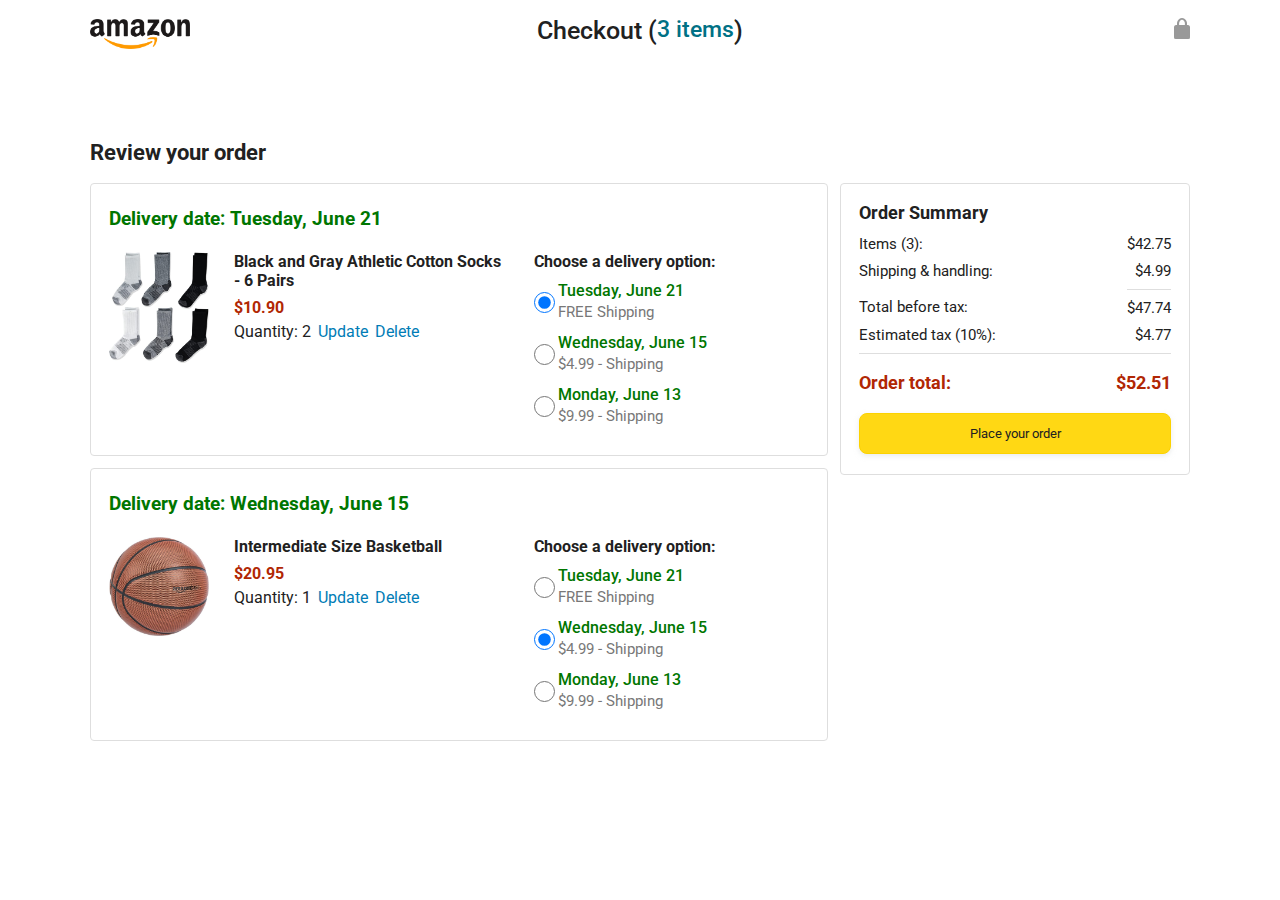
==== checkout.html @ 54615775 "logo updated" ====
<!DOCTYPE html>
<html>
  <head>
    <title>Checkout</title>

    <!-- This code is needed for responsive design to work.
      (Responsive design = make the website look good on
      smaller screen sizes like a phone or a tablet). -->
    <meta name="viewport" content="width=device-width, initial-scale=1">

    <!-- Load a font called Roboto from Google Fonts. -->
    <link rel="preconnect" href="https://fonts.googleapis.com">
    <link rel="preconnect" href="https://fonts.gstatic.com" crossorigin>
    <link href="https://fonts.googleapis.com/css2?family=Roboto:wght@400;500;700&display=swap" rel="stylesheet">

    <!-- Here are the CSS files for this page. -->
    <link rel="stylesheet" href="styles/shared/general.css">
    <link rel="stylesheet" href="styles/pages/checkout/checkout-header.css">
    <link rel="stylesheet" href="styles/pages/checkout/checkout.css">
  </head>
  <body>
    <div class="checkout-header">
      <div class="header-content">
        <div class="checkout-header-left-section">
          <a href="amazon.html">
            <img class="amazon-logo" src="images/amazon-logo.png">
            <img class="amazon-mobile-logo" src="images/amazon-mobile-logo.png">
          </a>
        </div>

        <div class="checkout-header-middle-section">
          Checkout (<a class="return-to-home-link"
            href="amazon.html">3 items</a>)
        </div>

        <div class="checkout-header-right-section">
          <img src="images/icons/checkout-lock-icon.png">
        </div>
      </div>
    </div>

    <div class="main">
      <div class="page-title">Review your order</div>

      <div class="checkout-grid">
        <div class="order-summary">
          <div class="cart-item-container">
            <div class="delivery-date">
              Delivery date: Tuesday, June 21
            </div>

            <div class="cart-item-details-grid">
              <img class="product-image"
                src="images/products/athletic-cotton-socks-6-pairs.jpg">

              <div class="cart-item-details">
                <div class="product-name">
                  Black and Gray Athletic Cotton Socks - 6 Pairs
                </div>
                <div class="product-price">
                  $10.90
                </div>
                <div class="product-quantity">
                  <span>
                    Quantity: <span class="quantity-label">2</span>
                  </span>
                  <span class="update-quantity-link link-primary">
                    Update
                  </span>
                  <span class="delete-quantity-link link-primary">
                    Delete
                  </span>
                </div>
              </div>

              <div class="delivery-options">
                <div class="delivery-options-title">
                  Choose a delivery option:
                </div>
                <div class="delivery-option">
                  <input type="radio" checked
                    class="delivery-option-input"
                    name="delivery-option-1">
                  <div>
                    <div class="delivery-option-date">
                      Tuesday, June 21
                    </div>
                    <div class="delivery-option-price">
                      FREE Shipping
                    </div>
                  </div>
                </div>
                <div class="delivery-option">
                  <input type="radio"
                    class="delivery-option-input"
                    name="delivery-option-1">
                  <div>
                    <div class="delivery-option-date">
                      Wednesday, June 15
                    </div>
                    <div class="delivery-option-price">
                      $4.99 - Shipping
                    </div>
                  </div>
                </div>
                <div class="delivery-option">
                  <input type="radio"
                    class="delivery-option-input"
                    name="delivery-option-1">
                  <div>
                    <div class="delivery-option-date">
                      Monday, June 13
                    </div>
                    <div class="delivery-option-price">
                      $9.99 - Shipping
                    </div>
                  </div>
                </div>
              </div>
            </div>
          </div>

          <div class="cart-item-container">
            <div class="delivery-date">
              Delivery date: Wednesday, June 15
            </div>

            <div class="cart-item-details-grid">
              <img class="product-image"
                src="images/products/intermediate-composite-basketball.jpg">

              <div class="cart-item-details">
                <div class="product-name">
                  Intermediate Size Basketball
                </div>
                <div class="product-price">
                  $20.95
                </div>
                <div class="product-quantity">
                  <span>
                    Quantity: <span class="quantity-label">1</span>
                  </span>
                  <span class="update-quantity-link link-primary">
                    Update
                  </span>
                  <span class="delete-quantity-link link-primary">
                    Delete
                  </span>
                </div>
              </div>

              <div class="delivery-options">
                <div class="delivery-options-title">
                  Choose a delivery option:
                </div>

                <div class="delivery-option">
                  <input type="radio" class="delivery-option-input"
                    name="delivery-option-2">
                  <div>
                    <div class="delivery-option-date">
                      Tuesday, June 21
                    </div>
                    <div class="delivery-option-price">
                      FREE Shipping
                    </div>
                  </div>
                </div>
                <div class="delivery-option">
                  <input type="radio" checked class="delivery-option-input"
                    name="delivery-option-2">
                  <div>
                    <div class="delivery-option-date">
                      Wednesday, June 15
                    </div>
                    <div class="delivery-option-price">
                      $4.99 - Shipping
                    </div>
                  </div>
                </div>
                <div class="delivery-option">
                  <input type="radio" class="delivery-option-input"
                    name="delivery-option-2">
                  <div>
                    <div class="delivery-option-date">
                      Monday, June 13
                    </div>
                    <div class="delivery-option-price">
                      $9.99 - Shipping
                    </div>
                  </div>
                </div>
              </div>
            </div>
          </div>
        </div>

        <div class="payment-summary">
          <div class="payment-summary-title">
            Order Summary
          </div>

          <div class="payment-summary-row">
            <div>Items (3):</div>
            <div class="payment-summary-money">$42.75</div>
          </div>

          <div class="payment-summary-row">
            <div>Shipping &amp; handling:</div>
            <div class="payment-summary-money">$4.99</div>
          </div>

          <div class="payment-summary-row subtotal-row">
            <div>Total before tax:</div>
            <div class="payment-summary-money">$47.74</div>
          </div>

          <div class="payment-summary-row">
            <div>Estimated tax (10%):</div>
            <div class="payment-summary-money">$4.77</div>
          </div>

          <div class="payment-summary-row total-row">
            <div>Order total:</div>
            <div class="payment-summary-money">$52.51</div>
          </div>

          <button class="place-order-button button-primary">
            Place your order
          </button>
        </div>
      </div>
    </div>
  </body>
</html>
---- styles/shared/general.css ----
body {
  font-family: Roboto, Arial;
  color: rgb(33, 33, 33);
  /* The <body> element has a default margin of 8px
     on all sides. This removes the default margins. */
  margin: 0;
}

/* <p> elements have a default margin on the top
   and bottom. This removes the default margins. */
p {
  margin: 0;
}

button {
  cursor: pointer;
}

select {
  cursor: pointer;
}

input, select, button {
  font-family: Roboto, Arial;
}

.button-primary {
  color: rgb(33, 33, 33);
  background-color: rgb(255, 216, 20);
  border: 1px solid rgb(252, 210, 0);
  border-radius: 8px;
  cursor: pointer;
  box-shadow: 0 2px 5px rgba(213, 217, 217, 0.5);
}

.button-primary:hover {
  background-color: rgb(247, 202, 0);
  border: 1px solid rgb(242, 194, 0);
}

.button-primary:active {
  background: rgb(255, 216, 20);
  border-color: rgb(252, 210, 0);
  box-shadow: none;
}

.button-secondary {
  color: rgb(33, 33, 33);
  background: white;
  border: 1px solid rgb(213, 217, 217);
  border-radius: 8px;
  cursor: pointer;
  box-shadow: 0 2px 5px rgba(213, 217, 217, 0.5);
}

.button-secondary:hover {
  background-color: rgb(247, 250, 250);
}

.button-secondary:active {
  background-color: rgb(237, 253, 255);
  box-shadow: none;
}

/* These styles will limit text to 2 lines. Anything
   beyond 2 lines will be replaced with "..."
   You can find this code by using an A.I. tool or by
   searching in Google.
   https://css-tricks.com/almanac/properties/l/line-clamp/ */
.limit-text-to-2-lines {
  display: -webkit-box;
  -webkit-line-clamp: 2;
  -webkit-box-orient: vertical;
  overflow: hidden;
}

.link-primary {
  color: rgb(1, 124, 182);
  cursor: pointer;
}

.link-primary:hover {
  color: rgb(196, 80, 0);
}

/* Styles for dropdown selectors. */
select {
  color: rgb(33, 33, 33);
  background-color: rgb(240, 240, 240);
  border: 1px solid rgb(213, 217, 217);
  border-radius: 8px;
  padding: 3px 5px;
  font-size: 15px;
  cursor: pointer;
  box-shadow: 0 2px 5px rgba(213, 217, 217, 0.5);
}

select:focus,
input:focus {
  outline: 2px solid rgb(255, 153, 0);
}
---- styles/pages/checkout/checkout-header.css ----
.checkout-header {
  height: 60px;
  padding-left: 30px;
  padding-right: 30px;
  background-color: white;

  display: flex;
  justify-content: center;

  position: fixed;
  top: 0;
  left: 0;
  right: 0;
  z-index: 1000;
}

.header-content {
  width: 100%;
  max-width: 1100px;

  display: flex;
  align-items: center;
}

.checkout-header-left-section {
  width: 150px;
}

.amazon-logo {
  width: 100px;
  margin-top: 12px;
}

.amazon-mobile-logo {
  display: none;
}

/* @media is used to create responsive design (making the
   website look good on any screen size). This @media
   means when the screen width is 575px or less, different
   styles (inside the {...}) will be applied. */
@media (max-width: 575px) {
  .checkout-header-left-section {
    width: auto;
  }

  .amazon-logo {
    display: none;
  }

  .amazon-mobile-logo {
    display: inline-block;
    height: 35px;
    margin-top: 5px;
  }
}

.checkout-header-middle-section {
  flex: 1;
  flex-shrink: 0;
  text-align: center;

  font-size: 25px;
  font-weight: 500;

  display: flex;
  justify-content: center;
}

.return-to-home-link {
  color: rgb(0, 113, 133);
  font-size: 23px;
  text-decoration: none;
  cursor: pointer;
}

@media (max-width: 1000px) {
  .checkout-header-middle-section {
    font-size: 20px;
    margin-right: 60px;
  }

  .return-to-home-link {
    font-size: 18px;
  }
}

@media (max-width: 575px) {
  .checkout-header-middle-section {
    margin-right: 5px;
  }
}

.checkout-header-right-section {
  text-align: right;
  width: 150px;
}

@media (max-width: 1000px) {
  .checkout-header-right-section {
    width: auto;
  }
}
---- styles/pages/checkout/checkout.css ----
.main {
  max-width: 1100px;
  padding-left: 30px;
  padding-right: 30px;

  margin-top: 140px;
  margin-bottom: 100px;

  /* margin-left: auto;
     margin-right auto;
     Is a trick for centering an element horizontally
     without needing a container. */
  margin-left: auto;
  margin-right: auto;
}

.page-title {
  font-weight: 700;
  font-size: 22px;
  margin-bottom: 18px;
}

.checkout-grid {
  display: grid;
  /* Here, 1fr means the first column will take
     up the remaining space in the grid. */
  grid-template-columns: 1fr 350px;
  column-gap: 12px;

  /* Use align-items: start; to prevent the elements
     in the grid from stretching vertically. */
  align-items: start;
}

@media (max-width: 1000px) {
  .main {
    max-width: 500px;
  }

  .checkout-grid {
    grid-template-columns: 1fr;
  }
}

.cart-item-container,
.payment-summary {
  border: 1px solid rgb(222, 222, 222);
  border-radius: 4px;
  padding: 18px;
}

.cart-item-container {
  margin-bottom: 12px;
}

.payment-summary {
  padding-bottom: 5px;
}

@media (max-width: 1000px) {
  .payment-summary {
    /* grid-row: 1 means this element will be placed into row
      1 in the grid. (Normally, the row that an element is
      placed in is determined by the order of the elements in
      the HTML. grid-row overrides this default ordering). */
    grid-row: 1;
    margin-bottom: 12px;
  }
}

.delivery-date {
  color: rgb(0, 118, 0);
  font-weight: 700;
  font-size: 19px;
  margin-top: 5px;
  margin-bottom: 22px;
}

.cart-item-details-grid {
  display: grid;
  /* 100px 1fr 1fr; means the 2nd and 3rd column will
     take up half the remaining space in the grid
     (they will divide up the remaining space evenly). */
  grid-template-columns: 100px 1fr 1fr;
  column-gap: 25px;
}

@media (max-width: 1000px) {
  .cart-item-details-grid {
    grid-template-columns: 100px 1fr;
    row-gap: 30px;
  }
}

.product-image {
  max-width: 100%;
  max-height: 120px;

  /* margin-left: auto;
     margin-right auto;
     Is a trick for centering an element horizontally
     without needing a container. */
  margin-left: auto;
  margin-right: auto;
}

.product-name {
  font-weight: 700;
  margin-bottom: 8px;
}

.product-price {
  color: rgb(177, 39, 4);
  font-weight: 700;
  margin-bottom: 5px;
}

.product-quantity .link-primary {
  margin-left: 3px;
}

@media (max-width: 1000px) {
  .delivery-options {
    /* grid-column: 1 means this element will be placed
       in column 1 in the grid. (Normally, the column that
       an element is placed in is determined by the order
       of the elements in the HTML. grid-column overrides
       this default ordering).
       
       / span 2 means this element will take up 2 columns
       in the grid (Normally, each element takes up 1
       column in the grid). */
    grid-column: 1 / span 2;
  }
}

.delivery-options-title {
  font-weight: 700;
  margin-bottom: 10px;
}

.delivery-option {
  display: grid;
  grid-template-columns: 24px 1fr;
  margin-bottom: 12px;
  cursor: pointer;
}

.delivery-option-input {
  margin-left: 0px;
  cursor: pointer;
}

.delivery-option-date {
  color: rgb(0, 118, 0);
  font-weight: 500;
  margin-bottom: 3px;
}

.delivery-option-price {
  color: rgb(120, 120, 120);
  font-size: 15px;
}

.payment-summary-title {
  font-weight: 700;
  font-size: 18px;
  margin-bottom: 12px;
}

.payment-summary-row {
  display: grid;
  /* 1fr auto; means the width of the 2nd column will be
     determined by the elements inside the column (auto).
     The 1st column will take up the remaining space. */
  grid-template-columns: 1fr auto;

  font-size: 15px;
  margin-bottom: 9px;
}

.payment-summary-money {
  text-align: right;
}

.subtotal-row .payment-summary-money {
  border-top: 1px solid rgb(222, 222, 222);
}

.subtotal-row div {
  padding-top: 9px;
}

.total-row {
  color: rgb(177, 39, 4);
  font-weight: 700;
  font-size: 18px;

  border-top: 1px solid rgb(222, 222, 222);
  padding-top: 18px;
}

.place-order-button {
  width: 100%;
  padding-top: 12px;
  padding-bottom: 12px;
  border-radius: 8px;

  margin-top: 11px;
  margin-bottom: 15px;
}
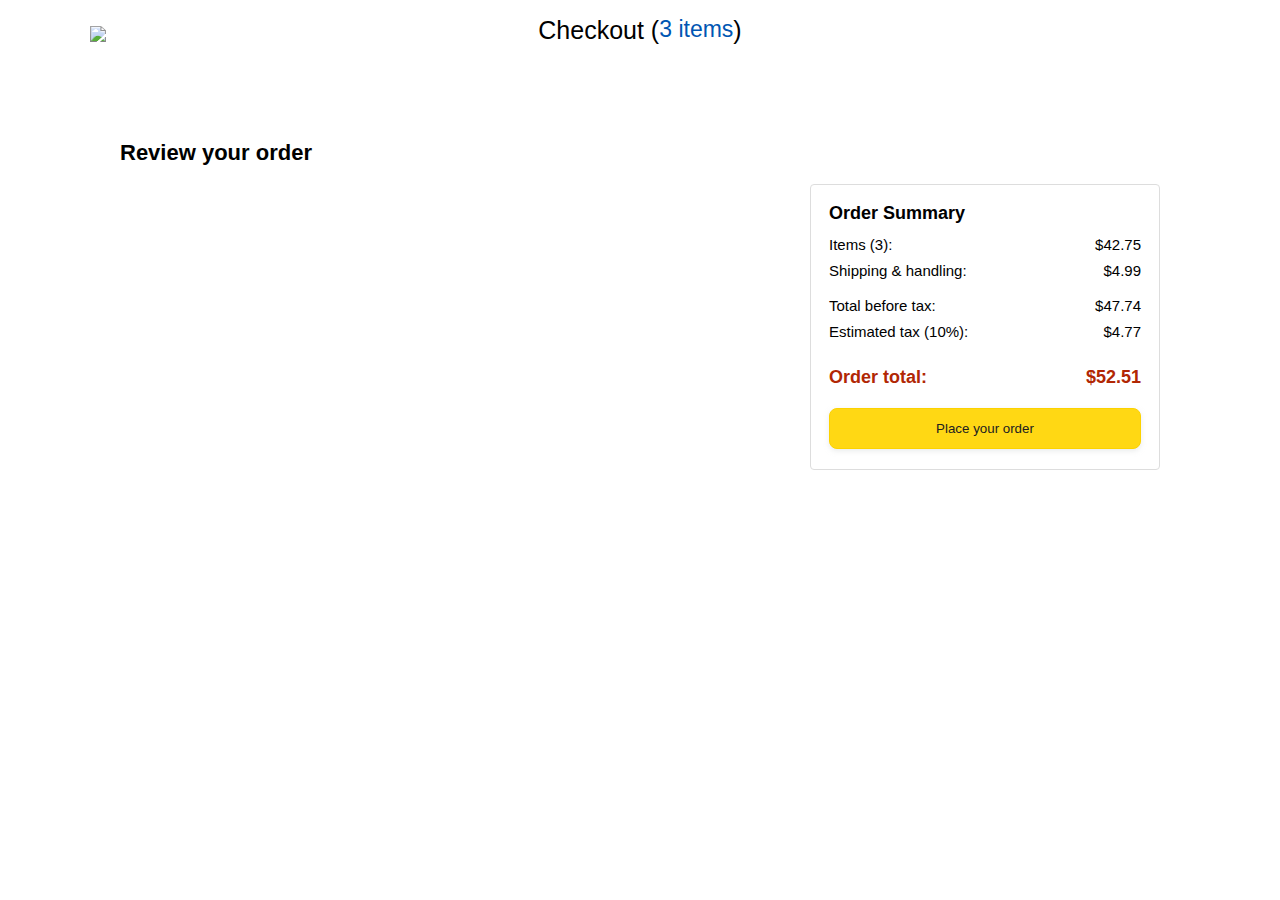
==== commit 86855185: "generated html for delivery options" ====
--- a/checkout.html
+++ b/checkout.html
@@ -1,235 +1,79 @@
 <!DOCTYPE html>
-<html>
-  <head>
-    <title>Checkout</title>
+<html lang="en">
+<head>
+    <meta charset="UTF-8">
+    <meta name="viewport" content="width=device-width, initial-scale=1.0">
+    <link rel="shortcut icon" href="images/favicon.png" type="image/x-icon">
+    <title>Store Dambwe | CHECKOUT</title>
+    <link rel="stylesheet" href="css/style.css">
+</head>
+<body>
 
-    <!-- This code is needed for responsive design to work.
-      (Responsive design = make the website look good on
-      smaller screen sizes like a phone or a tablet). -->
-    <meta name="viewport" content="width=device-width, initial-scale=1">
-
-    <!-- Load a font called Roboto from Google Fonts. -->
-    <link rel="preconnect" href="https://fonts.googleapis.com">
-    <link rel="preconnect" href="https://fonts.gstatic.com" crossorigin>
-    <link href="https://fonts.googleapis.com/css2?family=Roboto:wght@400;500;700&display=swap" rel="stylesheet">
-
-    <!-- Here are the CSS files for this page. -->
-    <link rel="stylesheet" href="styles/shared/general.css">
-    <link rel="stylesheet" href="styles/pages/checkout/checkout-header.css">
-    <link rel="stylesheet" href="styles/pages/checkout/checkout.css">
-  </head>
-  <body>
     <div class="checkout-header">
-      <div class="header-content">
-        <div class="checkout-header-left-section">
-          <a href="amazon.html">
-            <img class="amazon-logo" src="images/amazon-logo.png">
-            <img class="amazon-mobile-logo" src="images/amazon-mobile-logo.png">
-          </a>
-        </div>
-
-        <div class="checkout-header-middle-section">
-          Checkout (<a class="return-to-home-link"
-            href="amazon.html">3 items</a>)
-        </div>
-
-        <div class="checkout-header-right-section">
-          <img src="images/icons/checkout-lock-icon.png">
-        </div>
-      </div>
-    </div>
-
-    <div class="main">
-      <div class="page-title">Review your order</div>
-
-      <div class="checkout-grid">
-        <div class="order-summary">
-          <div class="cart-item-container">
-            <div class="delivery-date">
-              Delivery date: Tuesday, June 21
-            </div>
-
-            <div class="cart-item-details-grid">
-              <img class="product-image"
-                src="images/products/athletic-cotton-socks-6-pairs.jpg">
-
-              <div class="cart-item-details">
-                <div class="product-name">
-                  Black and Gray Athletic Cotton Socks - 6 Pairs
-                </div>
-                <div class="product-price">
-                  $10.90
-                </div>
-                <div class="product-quantity">
-                  <span>
-                    Quantity: <span class="quantity-label">2</span>
-                  </span>
-                  <span class="update-quantity-link link-primary">
-                    Update
-                  </span>
-                  <span class="delete-quantity-link link-primary">
-                    Delete
-                  </span>
-                </div>
-              </div>
-
-              <div class="delivery-options">
-                <div class="delivery-options-title">
-                  Choose a delivery option:
-                </div>
-                <div class="delivery-option">
-                  <input type="radio" checked
-                    class="delivery-option-input"
-                    name="delivery-option-1">
-                  <div>
-                    <div class="delivery-option-date">
-                      Tuesday, June 21
-                    </div>
-                    <div class="delivery-option-price">
-                      FREE Shipping
-                    </div>
-                  </div>
-                </div>
-                <div class="delivery-option">
-                  <input type="radio"
-                    class="delivery-option-input"
-                    name="delivery-option-1">
-                  <div>
-                    <div class="delivery-option-date">
-                      Wednesday, June 15
-                    </div>
-                    <div class="delivery-option-price">
-                      $4.99 - Shipping
-                    </div>
-                  </div>
-                </div>
-                <div class="delivery-option">
-                  <input type="radio"
-                    class="delivery-option-input"
-                    name="delivery-option-1">
-                  <div>
-                    <div class="delivery-option-date">
-                      Monday, June 13
-                    </div>
-                    <div class="delivery-option-price">
-                      $9.99 - Shipping
-                    </div>
-                  </div>
-                </div>
-              </div>
-            </div>
+        <div class="header-content">
+          <div class="checkout-header-left-section">
+            <a href="index.html">
+              <img class="dambwe-logo" src="images/favicon.png">
+              <img class="dambwe-mobile-logo" src="images/favicon.png">
+            </a>
           </div>
 
-          <div class="cart-item-container">
-            <div class="delivery-date">
-              Delivery date: Wednesday, June 15
-            </div>
+    <div class="checkout-header-middle-section">
+        Checkout (<a class="return-to-home-link"
+          href="index.html">3 items</a>)
+      </div>
 
-            <div class="cart-item-details-grid">
-              <img class="product-image"
-                src="images/products/intermediate-composite-basketball.jpg">
+  <div class="checkout-header-right-section">
+    <i class="fa fa-lock"></i>
+  </div>
+</div>
+</div>
 
-              <div class="cart-item-details">
-                <div class="product-name">
-                  Intermediate Size Basketball
-                </div>
-                <div class="product-price">
-                  $20.95
-                </div>
-                <div class="product-quantity">
-                  <span>
-                    Quantity: <span class="quantity-label">1</span>
-                  </span>
-                  <span class="update-quantity-link link-primary">
-                    Update
-                  </span>
-                  <span class="delete-quantity-link link-primary">
-                    Delete
-                  </span>
-                </div>
-              </div>
-
-              <div class="delivery-options">
-                <div class="delivery-options-title">
-                  Choose a delivery option:
-                </div>
-
-                <div class="delivery-option">
-                  <input type="radio" class="delivery-option-input"
-                    name="delivery-option-2">
-                  <div>
-                    <div class="delivery-option-date">
-                      Tuesday, June 21
-                    </div>
-                    <div class="delivery-option-price">
-                      FREE Shipping
-                    </div>
-                  </div>
-                </div>
-                <div class="delivery-option">
-                  <input type="radio" checked class="delivery-option-input"
-                    name="delivery-option-2">
-                  <div>
-                    <div class="delivery-option-date">
-                      Wednesday, June 15
-                    </div>
-                    <div class="delivery-option-price">
-                      $4.99 - Shipping
-                    </div>
-                  </div>
-                </div>
-                <div class="delivery-option">
-                  <input type="radio" class="delivery-option-input"
-                    name="delivery-option-2">
-                  <div>
-                    <div class="delivery-option-date">
-                      Monday, June 13
-                    </div>
-                    <div class="delivery-option-price">
-                      $9.99 - Shipping
-                    </div>
-                  </div>
-                </div>
-              </div>
-            </div>
-          </div>
+  <div class="main">
+    <div class="page-title">Review your order</div>
+    <div class="checkout-grid">
+        <div class="order-summary js-order-summary">
+<!--   dynamically generated code in here by js   -->
         </div>
 
         <div class="payment-summary">
           <div class="payment-summary-title">
-            Order Summary
+              Order Summary
           </div>
 
           <div class="payment-summary-row">
-            <div>Items (3):</div>
-            <div class="payment-summary-money">$42.75</div>
+              <div>Items (3):</div>
+              <div class="payment-summary-money">$42.75</div>
           </div>
 
           <div class="payment-summary-row">
-            <div>Shipping &amp; handling:</div>
-            <div class="payment-summary-money">$4.99</div>
+              <div>Shipping &amp; handling:</div>
+              <div class="payment-summary-money">$4.99</div>
           </div>
 
           <div class="payment-summary-row subtotal-row">
-            <div>Total before tax:</div>
-            <div class="payment-summary-money">$47.74</div>
+              <div>Total before tax:</div>
+              <div class="payment-summary-money">$47.74</div>
           </div>
 
           <div class="payment-summary-row">
-            <div>Estimated tax (10%):</div>
-            <div class="payment-summary-money">$4.77</div>
+              <div>Estimated tax (10%):</div>
+              <div class="payment-summary-money">$4.77</div>
           </div>
 
           <div class="payment-summary-row total-row">
-            <div>Order total:</div>
-            <div class="payment-summary-money">$52.51</div>
+              <div>Order total:</div>
+              <div class="payment-summary-money">$52.51</div>
           </div>
 
           <button class="place-order-button button-primary">
-            Place your order
+              Place your order
           </button>
-        </div>
-      </div>
+          </div>
+
     </div>
-  </body>
-</html>
+  </div>
+
+    <script type="module" src="scripts/checkout.js"></script>
+</body>
+</html>--- a/css/style.css
+++ b/css/style.css
@@ -0,0 +1,956 @@
+@import url(../fontawesome-free-6.6.0-web/fontawesome-free-6.6.0-web/css/all.css);
+
+:root {
+  --accent-color: #007bff;
+  --border-color: #555;
+  --main-color: #0056b3;
+  --text-color: #333;
+  --link-hover: #ddd;
+  --text-mix-color: #fff;
+  --random-color: #ddd;
+  --footer-random: #fdfddf;
+  --price-color: #834343;
+  --fades: background-color 0.3s ease;
+  --fades-link: background-color 0.1s ease-in-out;
+}
+
+* {
+  box-sizing: border-box;
+  margin: 0;
+  padding: 0;
+}
+
+body {
+  font-family: Arial, Helvetica, sans-serif;
+  margin: 0 0 55px 0;
+}
+
+header {
+  background-color: var(--text-color);
+  color: var(--text-mix-color);
+  display: flex;
+  align-items: center;
+  justify-content: space-between;
+  flex-wrap: wrap;
+  padding: 0 20px;
+  position: fixed;
+  top: 0;
+  left: 0;
+  right: 0;
+  width: 100%;
+  height: 60px;
+}
+
+.header-logo {
+  flex-grow: 1;
+  display: flex;
+}
+/*
+.header-logo img {
+  width: 100px;
+}
+*/
+.header-logo p.logoTitle {
+  padding: 10px;
+  background-color: var(--text-mix-color);
+  border-radius: 5px;
+  transition: var(--fades);
+}
+
+.header-logo p.logoTitle a {
+  font-weight: bolder;
+  color: var(--main-color);
+  font-size: 1rem;
+  text-decoration: none;
+}
+
+.header-logo p.logoTitle a:hover {
+  color: var(--text-color);
+}
+
+.header-mid {
+  flex-grow: 1;
+  text-align: center;
+  justify-content: center;
+  margin-left: 10px;
+  margin-right: 10px;
+  display: flex;
+}
+
+.header-right {
+  flex-grow: 1;
+  display: flex;
+  justify-content: end;
+}
+
+.header-fa i {
+  width: 50px;
+  color: var(--main-color);
+  cursor: pointer;
+}
+
+.header-fa i:hover {
+  color: var(--main-color);
+  cursor: pointer;
+}
+ 
+.cart-plus {
+  display: inline-block;
+}
+
+.header-fa {
+  align-items: center;
+  color: var(--text-mix-color);
+  text-decoration: none;
+  border-radius: 5px;
+  padding: 10px;
+  background-color: var(--accent-color);
+}
+
+.header-fa .fa:hover {
+  color: var(--border-color);
+}
+
+.header-fa a {
+  text-decoration: none;
+}
+
+.header-fa .fa {
+  color: var(--text-mix-color);
+}
+
+.fa:hover {
+  color: var(--text-color);
+}
+
+.cart-quantity {
+  color: var(--text-mix-color);
+}
+
+.hero {
+  display: flex;
+  align-items: center;
+  background-image: linear-gradient(to bottom, var(--main-color), var(--accent-color));
+  height: 80vh;
+}
+
+.hero-image {
+  width: 40%;
+  margin-top: 25px;
+  padding: 6px;
+}
+
+.hero-image img {
+  width: 100%;
+  border-radius: 5px;
+}
+
+.hero-text {
+  width: 50%;
+  padding: 20px;
+}
+
+.hero-text h1 {
+  font-size: 48px;
+  margin-bottom: 10px;
+}
+
+.hero .btn2 {
+  background-color: var(--text-mix-color);
+  color: var(--accent-color);
+  border: solid 2px var(--border-color);
+  padding: 8px 18px;
+  border-radius: 20px;
+  cursor: pointer;
+  width: -moz-fit-content;
+  width: fit-content;
+  font-size: 16px;
+  transition: var(--fades);
+}
+
+.hero .btn2 a {
+  text-decoration: none;
+  text-transform: uppercase;
+  color: var(--text-color);
+}
+
+.hero .btn2:hover {
+  color: var(--random-color);
+  background-color: var(--border-color);
+  border: solid 2px var(--random-color);
+}
+
+.products {
+  padding: 20px;
+}
+
+.products h2 {
+  text-align: center;
+  margin: 6px;
+  padding: 6px;
+  color: var(--main-color);
+}
+
+.product-grid {
+  display: grid;
+  grid-template-columns: repeat(auto-fill, minmax(200px, 1fr));
+  gap: 20px;
+}
+
+.product-card {
+  border: 1px solid var(--random-color);
+  border-radius: 10px;
+  padding: 20px;
+  text-align: center;
+  transition: transform 0.2s, opacity 0.2s;
+}
+
+.product-card:hover {
+  transform: translateY(-5px);
+  opacity: 0.8;
+}
+
+.product-card a {
+  text-decoration: none;
+  color: var(--text-color);
+  display: flex;
+  flex-direction: column;
+  align-items: center;
+}
+
+.product-card a:hover {
+  color: var(--border-color);
+}
+
+
+.product-card h3 {
+  color: var(--main-color);
+  margin-top: 6px;
+  padding: 6px;
+}
+
+.view-details:hover {
+  background-color: var(--text-mix-color);
+  color: var(--border-color);
+  border-color: var(--text-color);
+}
+
+button .fa-shopping-cart {
+  align-items: center;
+  text-align: center;
+}
+
+.btn1 {
+  width: 20%;
+  background-color: var(--accent-color);
+  color: var(--main-color);
+  border: 2px solid var(--border-color);
+  border-radius: 5px;
+  margin-top: 10px;
+  padding: 10px;
+  font-size: 16px;
+  cursor: pointer
+}
+
+.btn2 {
+  width: 70%;
+  background-color: var(--text-mix-color);
+  color: var(--main-color);
+  border: 2px solid var(--accent-color);
+  border-radius: 5px;
+  margin-top: 10px;
+  padding: 10px;
+  font-size: 16px;
+  cursor: pointer
+}
+
+.btn1:hover {
+  background-color: var(--main-color);
+  color: var(--text-mix-color);
+}
+
+.btn2:hover {
+  background-color: var(--main-color);
+  color: var(--text-mix-color);
+}
+
+.product-card img {
+  width: 100%;
+  height: 200px;
+  object-fit: cover;
+  border-radius: 10px;
+}
+
+.product-card h3 {
+  margin-bottom: 10px;
+}
+
+
+/* home categories */
+
+.category {
+  padding: 20px;
+}
+
+
+.category h2 {
+  text-align: center;
+  margin: 6px;
+  padding: 6px;
+  color: var(--main-color);
+}
+
+.category-grid {
+  display: grid;
+  grid-template-columns: repeat(3, 1fr);
+  gap: 20px;
+}
+
+.category-card {
+  border: 1px solid var(--random-color);
+  border-radius: 10px;
+  padding: 20px;
+  text-align: center;
+  transition: transform 0.2s, opacity 0.2s;
+}
+
+.category-card:hover {
+  transform: translateY(-5px);
+  opacity: 0.8;
+}
+
+.category-card a {
+  text-decoration: none;
+  color: var(--text-color);
+  display: flex;
+  flex-direction: column;
+  align-items: center;
+}
+
+.category-card a:hover {
+  color: var(--border-color);
+}
+
+
+.category-card h3 {
+  color: var(--main-color);
+  margin-top: 6px;
+  padding: 6px;
+}
+
+.view-category:hover {
+  background-color: var(--text-mix-color);
+  color: var(--border-color);
+  border-color: var(--text-color);
+}
+
+.btn2 {
+  width: 70%;
+  background-color: var(--text-mix-color);
+  color: var(--main-color);
+  border: 2px solid var(--accent-color);
+  border-radius: 5px;
+  margin-top: 10px;
+  padding: 10px;
+  font-size: 16px;
+  cursor: pointer
+}
+
+.btn2:hover {
+  background-color: var(--main-color);
+  color: var(--text-mix-color);
+}
+
+.category-card img {
+  width: 100%;
+  height: 300px;
+  object-fit: cover;
+  border-radius: 10px;
+}
+
+.category-card h3 {
+  margin-bottom: 10px;
+}
+
+
+/* end of home category */
+
+
+
+footer {
+  padding: 20px;
+  background-color: var(--main-color);
+}
+
+.footer-top {
+  padding: 20px 0;
+}
+
+.footer-top .row {
+  display: flex;
+  justify-content: space-between;
+  flex-wrap: wrap;
+}
+
+.footer-top h3 {
+  margin-top: 0;
+}
+
+.footer-top ul {
+  list-style: none;
+  padding: 0;
+  margin: 0;
+}
+
+.footer-top li {
+  margin-bottom: 10px;
+}
+
+.footer-top a {
+  color: var(--footer-random);
+  text-decoration: none;
+}
+
+.footer-bottom {
+  background-color: var(--text-color);
+  color: var(--text-mix-color);
+  padding: 10px 0;
+  text-align: center;
+}
+
+#back-to-top {
+  background-color: var(--accent-color);
+  color: var(--random-color);
+  border-radius: 50%;
+  font-family: 'Font Awesome 5 Free';
+  font-size: 24px;
+  content: '\f0aa';
+  padding: 10px;
+  display: none;
+  position: fixed;
+  bottom: 55px;
+  right: 20px;
+  z-index: 1000;
+  transition: var(--fades);
+}
+
+#back-to-top:hover {
+  background-color: var(--main-color);
+}
+
+
+@media (max-width: 768px) {
+  .product-grid {
+    grid-template-columns: repeat(auto-fill, minmax(150px, 1fr));
+  }
+
+header {
+  padding: 12px;
+}
+
+.header-logo,
+.header-mid {
+  display: inline;
+
+}
+
+.header-right {
+  display: none;
+}
+  .category-grid {
+    grid-template-columns: 1fr;
+  }
+
+  .hero-image {
+    display: none;
+  }
+
+  .hero-text {
+    text-align: center;
+    width: 100%;
+    flex-direction: column;
+  }
+
+  .footer-top .row {
+    flex-direction: column;
+  }
+
+  .footer-top .col-md-3 {
+    margin-bottom: 20px;
+  }
+}
+
+@media (max-width: 480px) {
+  .product-grid {
+    grid-template-columns: 1fr;
+  }
+
+  .category-grid {
+    grid-template-columns: 1fr;
+  }
+/*
+  .header-logo img {
+    width: 30px;
+    height: 30px;
+  }
+*/
+
+  .footer-top h3 {
+    font-size: 16px;
+  }
+
+  .footer-top li {
+    margin-bottom: 5px;
+  }
+}
+
+::-webkit-scrollbar {
+  width: 15px;
+  border-radius: 20px;
+}
+
+::-webkit-scrollbar-truck {
+  background: var(--main-color);
+}
+
+::-webkit-scrollbar-thumb {
+  background: linear-gradient(to bottom, var(--main-color) var(--text-color));
+  border-radius: 20px;
+}
+
+
+/****  CHECKOUT PAGE STYLES *****/
+
+.main {
+  max-width: 1100px;
+  padding-left: 30px;
+  padding-right: 30px;
+  margin-top: 140px;
+  margin-bottom: 100px;
+  margin-left: auto;
+  margin-right: auto;
+}
+
+.page-title {
+  font-weight: 700;
+  font-size: 22px;
+  margin-bottom: 18px;
+}
+
+.checkout-grid {
+  display: grid;
+  grid-template-columns: 1fr 350px;
+  column-gap: 12px;
+  align-items: start;
+}
+
+@media (max-width: 1000px) {
+  .main {
+    max-width: 500px;
+  }
+
+  .checkout-grid {
+    grid-template-columns: 1fr;
+  }
+}
+
+.cart-item-container,
+.payment-summary {
+  border: 1px solid var(--random-color);
+  border-radius: 4px;
+  padding: 18px;
+}
+
+.cart-item-container {
+  margin-bottom: 12px;
+}
+
+.payment-summary {
+  padding-bottom: 5px;
+}
+
+@media (max-width: 1000px) {
+  .payment-summary {
+    grid-row: 1;
+    margin-bottom: 12px;
+  }
+}
+
+.delivery-date {
+  color: var(--main-color);
+  font-weight: 700;
+  font-size: 19px;
+  margin-top: 5px;
+  margin-bottom: 22px;
+}
+
+.cart-item-details-grid {
+  display: grid;
+  grid-template-columns: 100px 1fr 1fr;
+  column-gap: 25px;
+}
+
+@media (max-width: 1000px) {
+  .cart-item-details-grid {
+    grid-template-columns: 100px 1fr;
+    row-gap: 30px;
+  }
+}
+
+.product-image {
+  max-width: 100%;
+  max-height: 120px;
+  margin-left: auto;
+  margin-right: auto;
+}
+
+.product-name {
+  font-weight: 700;
+  margin-bottom: 8px;
+}
+
+.product-price {
+  color: var(--price-color);
+  font-weight: 700;
+  margin-bottom: 5px;
+}
+
+.product-quantity .link-primary {
+  margin-left: 3px;
+}
+
+@media (max-width: 1000px) {
+  .delivery-options {
+    grid-column: 1 / span 2;
+  }
+}
+
+.delivery-options-title {
+  font-weight: 700;
+  margin-bottom: 10px;
+}
+
+.delivery-option {
+  display: grid;
+  grid-template-columns: 24px 1fr;
+  margin-bottom: 12px;
+  cursor: pointer;
+}
+
+.delivery-option-input {
+  margin-left: 0px;
+  cursor: pointer;
+}
+
+.delivery-option-date {
+  color: var(--accent-color);
+  font-weight: 500;
+  margin-bottom: 3px;
+}
+
+.delivery-option-price {
+  color: var(--text-color);
+  font-size: 15px;
+}
+
+.payment-summary-title {
+  font-weight: 700;
+  font-size: 18px;
+  margin-bottom: 12px;
+}
+
+.payment-summary-row {
+  display: grid;
+  grid-template-columns: 1fr auto;
+
+  font-size: 15px;
+  margin-bottom: 9px;
+}
+
+.payment-summary-money {
+  text-align: right;
+}
+
+.subtotal-row .payment-summary-money {
+  border-top: 1px solid var(--text-mix-main);
+}
+
+.subtotal-row div {
+  padding-top: 9px;
+}
+
+.total-row {
+  color: rgb(177, 39, 4);
+  font-weight: 700;
+  font-size: 18px;
+
+  border-top: 1px solid var(--text-mix-main);
+  padding-top: 18px;
+}
+
+.place-order-button {
+  width: 100%;
+  padding-top: 12px;
+  padding-bottom: 12px;
+  border-radius: 8px;
+
+  margin-top: 11px;
+  margin-bottom: 15px;
+}
+
+
+/**********   checkout total / processing styles ***********/
+
+
+/*
+body {
+  font-family: Roboto, Arial;
+  color: var(--text-color);
+  /* The <body> element has a default margin of 8px
+     on all sides. This removes the default margins. */
+/* margin: 0;
+}*/
+/* <p> elements have a default margin on the top
+   and bottom. This removes the default margins. */
+
+/*
+p {
+  margin: 0;
+}
+*/
+button {
+  cursor: pointer;
+}
+
+select {
+  cursor: pointer;
+}
+
+input, select, button {
+  font-family: Roboto, Arial;
+}
+
+.button-primary {
+  color: rgb(33, 33, 33);
+  background-color: rgb(255, 216, 20);
+  border: 1px solid rgb(252, 210, 0);
+  border-radius: 8px;
+  cursor: pointer;
+  box-shadow: 0 2px 5px rgba(213, 217, 217, 0.5);
+}
+
+.button-primary:hover {
+  background-color: rgb(247, 202, 0);
+  border: 1px solid rgb(242, 194, 0);
+}
+
+.button-primary:active {
+  background: rgb(255, 216, 20);
+  border-color: rgb(252, 210, 0);
+  box-shadow: none;
+}
+
+.button-secondary {
+  color: rgb(33, 33, 33);
+  background: white;
+  border: 1px solid rgb(213, 217, 217);
+  border-radius: 8px;
+  cursor: pointer;
+  box-shadow: 0 2px 5px rgba(213, 217, 217, 0.5);
+}
+
+.button-secondary:hover {
+  background-color: rgb(247, 250, 250);
+}
+
+.button-secondary:active {
+  background-color: rgb(237, 253, 255);
+  box-shadow: none;
+}
+
+/* These styles will limit text to 2 lines. Anything
+   beyond 2 lines will be replaced with "..."
+   You can find this code by using an A.I. tool or by
+   searching in Google.
+   https://css-tricks.com/almanac/properties/l/line-clamp/ */
+.limit-text-to-2-lines {
+  display: -webkit-box;
+  line-clamp: 2;
+  -webkit-box-orient: vertical;
+  overflow: hidden;
+}
+
+.link-primary {
+  color: var(--accent-color);
+  cursor: pointer;
+}
+
+.link-primary:hover {
+  color: var(--random-color);
+}
+
+/* Styles for dropdown selectors. */
+select {
+  color: var(--text-color);
+  background-color: var(--text-mix-color);
+  border: 1px solid var(--random-color);
+  border-radius: 8px;
+  padding: 3px 5px;
+  font-size: 15px;
+  cursor: pointer;
+  box-shadow: 0 2px 5px var(--border-color);
+}
+
+select:focus,
+input:focus {
+  outline: 2px solid var(--main-color);
+}
+
+/****  checkout header styles ********/
+
+.checkout-header {
+  height: 60px;
+  padding-left: 30px;
+  padding-right: 30px;
+  background-color: var(--text-mix-color);
+
+  display: flex;
+  justify-content: center;
+
+  position: fixed;
+  top: 0;
+  left: 0;
+  right: 0;
+  z-index: 1000;
+}
+
+.header-content {
+  width: 100%;
+  max-width: 1100px;
+
+  display: flex;
+  align-items: center;
+}
+
+.checkout-header-left-section {
+  width: 150px;
+}
+
+.checkout-header-right-section .fa:hover {
+  color: var(--main-color);
+  cursor: pointer;
+}
+
+.dambwe-logo {
+  width: 100px;
+  margin-top: 12px;
+}
+
+.dambwe-mobile-logo {
+  display: none;
+}
+
+/* @media is used to create responsive design (making the
+     website look good on any screen size). This @media
+     means when the screen width is 575px or less, different
+     styles (inside the {...}) will be applied. */
+@media (max-width: 575px) {
+  .checkout-header-left-section {
+    width: auto;
+  }
+
+  .dambwe-logo {
+    display: none;
+  }
+
+  .dambwe-mobile-logo {
+    display: inline-block;
+    height: 35px;
+    margin-top: 5px;
+  }
+}
+
+.checkout-header-middle-section {
+  flex: 1;
+  flex-shrink: 0;
+  text-align: center;
+
+  font-size: 25px;
+  font-weight: 500;
+
+  display: flex;
+  justify-content: center;
+}
+
+.return-to-home-link {
+  color: var(--main-color);
+  font-size: 23px;
+  text-decoration: none;
+  cursor: pointer;
+}
+
+@media (max-width: 1000px) {
+  .checkout-header-middle-section {
+    font-size: 20px;
+    margin-right: 60px;
+  }
+
+  .return-to-home-link {
+    font-size: 18px;
+  }
+}
+
+@media (max-width: 575px) {
+  .checkout-header-middle-section {
+    margin-right: 5px;
+  }
+}
+
+.checkout-header-right-section {
+  text-align: right;
+  width: 150px;
+}
+
+@media (max-width: 1000px) {
+  .checkout-header-right-section {
+    width: auto;
+  }
+}
+
+/*** mobile navigation ***/
+
+.nav {
+  position: fixed;
+  bottom: 0;
+  width: 100%;
+  height: 55px;
+  box-shadow: 0 0 3px rgba(0, 0, 0, 0.2);
+  background-color: var(--text-mix-color);
+  display: flex;
+  overflow: auto;
+}
+
+.nav-link {
+  display: flex;
+  flex-direction: column;
+  align-items: center;
+  justify-content: center;
+  flex-grow: 1;
+  min-width: 50px;
+  overflow: hidden;
+  white-space: nowrap;
+  font-family: sans-serif;
+  font-size: 13px;
+  color: var(--text-color);
+  text-decoration: none;
+  -webkit-tap-highlight-color: transparent;
+  transition: var(--fades-link);
+}
+
+.nav-link:hover {
+  background-color: var(--link-hover);
+}
+
+.nav-icon {
+  font-size: 18px;
+}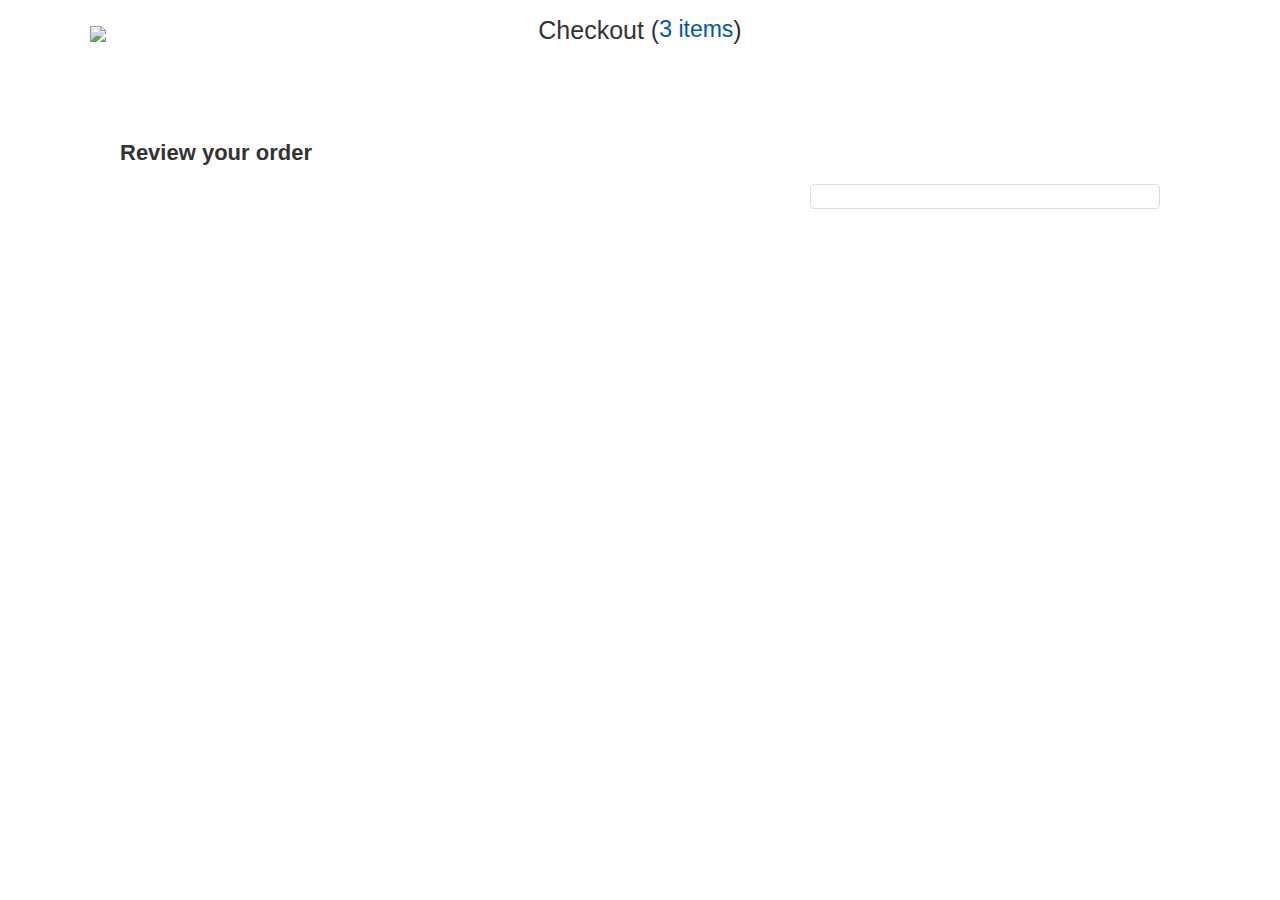
==== commit 62ee5e46: "gave color styles to the order button in css" ====
--- a/checkout.html
+++ b/checkout.html
@@ -29,50 +29,17 @@
 </div>
 </div>
 
-  <div class="main">
-    <div class="page-title">Review your order</div>
-    <div class="checkout-grid">
-        <div class="order-summary js-order-summary">
-<!--   dynamically generated code in here by js   -->
-        </div>
+<div class="main">
+  <div class="page-title">Review your order</div>
 
-        <div class="payment-summary">
-          <div class="payment-summary-title">
-              Order Summary
-          </div>
+  <div class="checkout-grid">
+    <div class="order-summary js-order-summary">         
+      </div>  
 
-          <div class="payment-summary-row">
-              <div>Items (3):</div>
-              <div class="payment-summary-money">$42.75</div>
-          </div>
-
-          <div class="payment-summary-row">
-              <div>Shipping &amp; handling:</div>
-              <div class="payment-summary-money">$4.99</div>
-          </div>
-
-          <div class="payment-summary-row subtotal-row">
-              <div>Total before tax:</div>
-              <div class="payment-summary-money">$47.74</div>
-          </div>
-
-          <div class="payment-summary-row">
-              <div>Estimated tax (10%):</div>
-              <div class="payment-summary-money">$4.77</div>
-          </div>
-
-          <div class="payment-summary-row total-row">
-              <div>Order total:</div>
-              <div class="payment-summary-money">$52.51</div>
-          </div>
-
-          <button class="place-order-button button-primary">
-              Place your order
-          </button>
-          </div>
-
+    <div class="payment-summary js-payment-summary">
     </div>
   </div>
+</div>
 
     <script type="module" src="scripts/checkout.js"></script>
 </body>
--- a/css/style.css
+++ b/css/style.css
@@ -21,8 +21,9 @@
 }
 
 body {
-  font-family: Arial, Helvetica, sans-serif;
   margin: 0 0 55px 0;
+  font-family: Roboto, Arial;
+  color: var(--text-color);
 }
 
 header {
@@ -247,6 +248,8 @@
   border: 2px solid var(--border-color);
   border-radius: 5px;
   margin-top: 10px;
+  text-align: center;
+  align-items: center;
   padding: 10px;
   font-size: 16px;
   cursor: pointer
@@ -701,24 +704,7 @@
 
 /**********   checkout total / processing styles ***********/
 
-
-/*
-body {
-  font-family: Roboto, Arial;
-  color: var(--text-color);
-  /* The <body> element has a default margin of 8px
-     on all sides. This removes the default margins. */
-/* margin: 0;
-}*/
-/* <p> elements have a default margin on the top
-   and bottom. This removes the default margins. */
-
-/*
-p {
-  margin: 0;
-}
-*/
-button {
+.place-order-button {
   cursor: pointer;
 }
 
@@ -726,53 +712,44 @@
   cursor: pointer;
 }
 
-input, select, button {
-  font-family: Roboto, Arial;
-}
-
 .button-primary {
-  color: rgb(33, 33, 33);
-  background-color: rgb(255, 216, 20);
-  border: 1px solid rgb(252, 210, 0);
+  color: var(--text-color);
+  background-color: var(--main-color);
+  border: 1px solid var(--accent-color);
   border-radius: 8px;
   cursor: pointer;
-  box-shadow: 0 2px 5px rgba(213, 217, 217, 0.5);
+  box-shadow: 0 2px 5px var(--link-hover);
 }
 
 .button-primary:hover {
-  background-color: rgb(247, 202, 0);
-  border: 1px solid rgb(242, 194, 0);
+  background-color: var(--accent-color);
+  border: 1px solid var(--main-color);
 }
 
 .button-primary:active {
-  background: rgb(255, 216, 20);
-  border-color: rgb(252, 210, 0);
+  background: var(--main-color);
+  border-color: var(--accent-color);
   box-shadow: none;
 }
 
 .button-secondary {
-  color: rgb(33, 33, 33);
-  background: white;
-  border: 1px solid rgb(213, 217, 217);
+  color: var(--text-color);
+  background: var(--text-mix-color);
+  border: 1px solid var(--link-hover);
   border-radius: 8px;
   cursor: pointer;
-  box-shadow: 0 2px 5px rgba(213, 217, 217, 0.5);
+  box-shadow: 0 2px 5px var(--footer-random);
 }
 
 .button-secondary:hover {
-  background-color: rgb(247, 250, 250);
+  background-color: var(--link-hover);
 }
 
 .button-secondary:active {
-  background-color: rgb(237, 253, 255);
+  background-color: var(--link-hover);
   box-shadow: none;
 }
 
-/* These styles will limit text to 2 lines. Anything
-   beyond 2 lines will be replaced with "..."
-   You can find this code by using an A.I. tool or by
-   searching in Google.
-   https://css-tricks.com/almanac/properties/l/line-clamp/ */
 .limit-text-to-2-lines {
   display: -webkit-box;
   line-clamp: 2;
